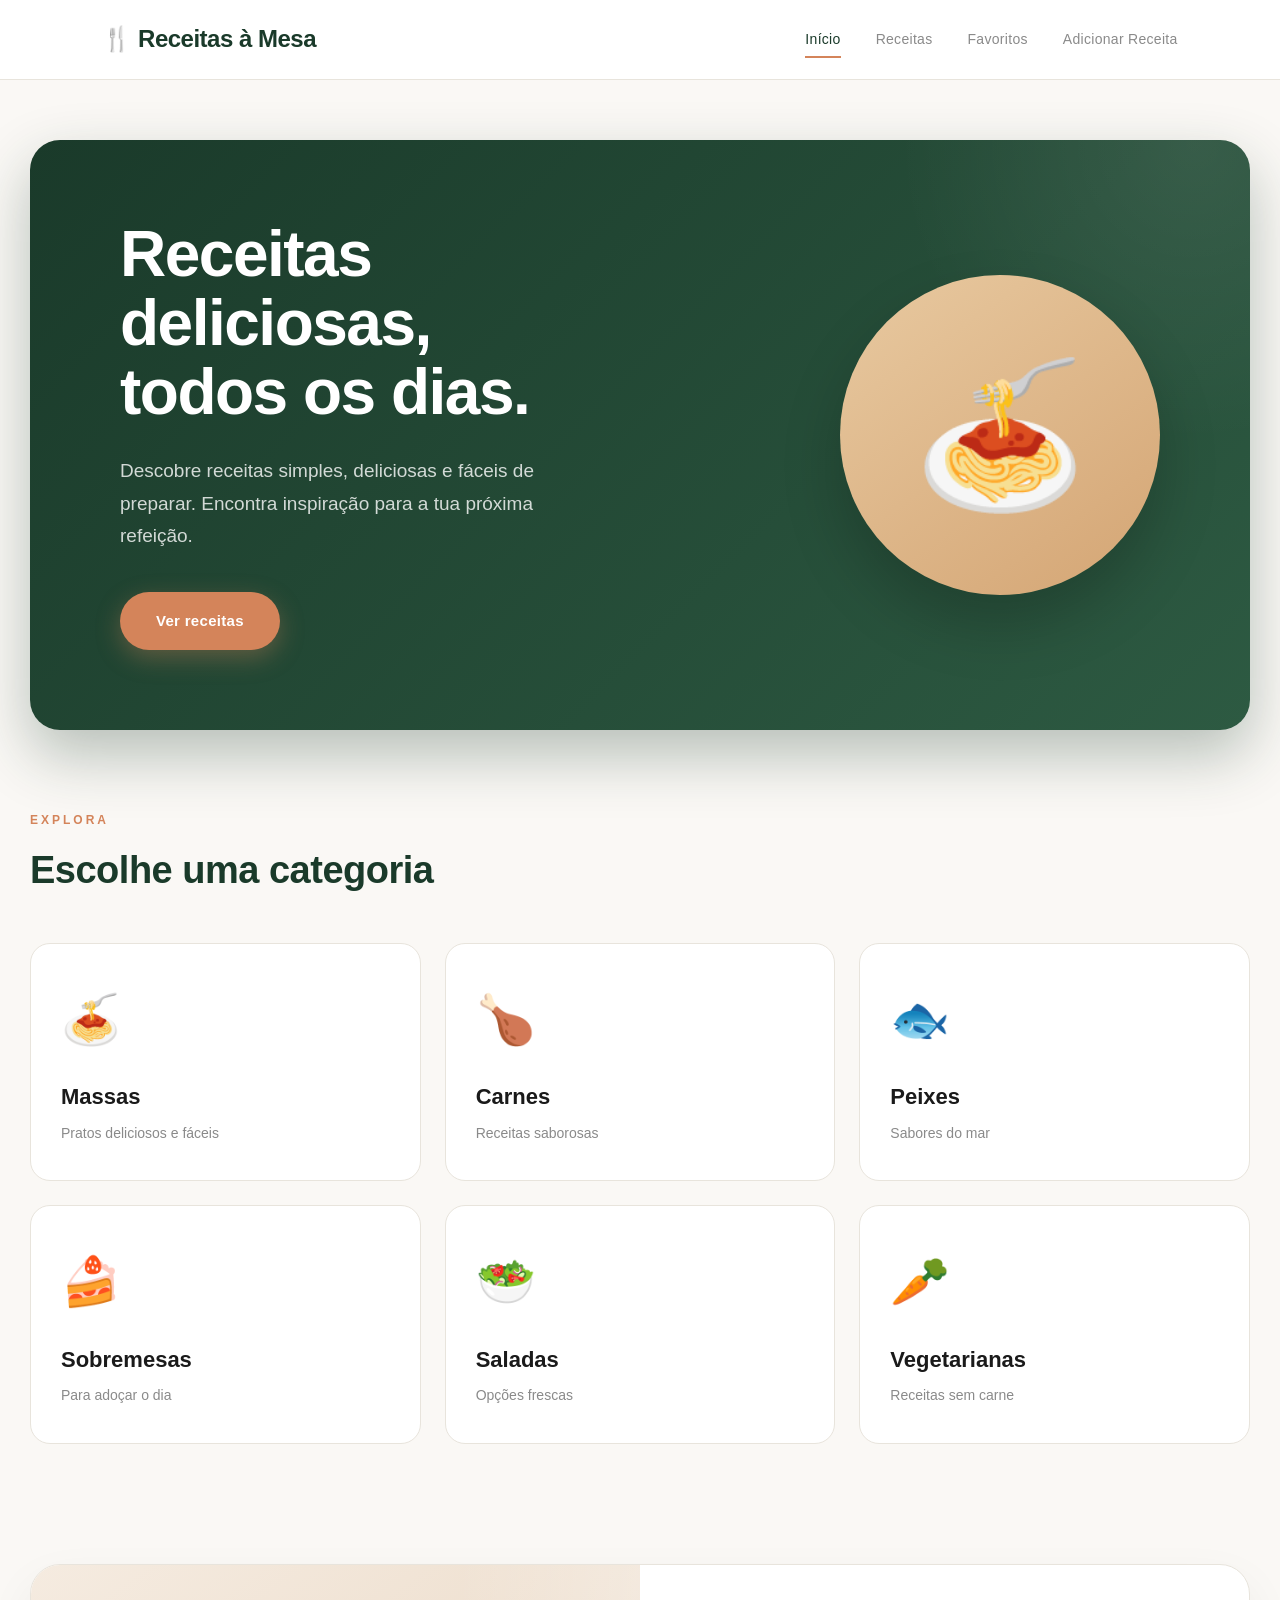
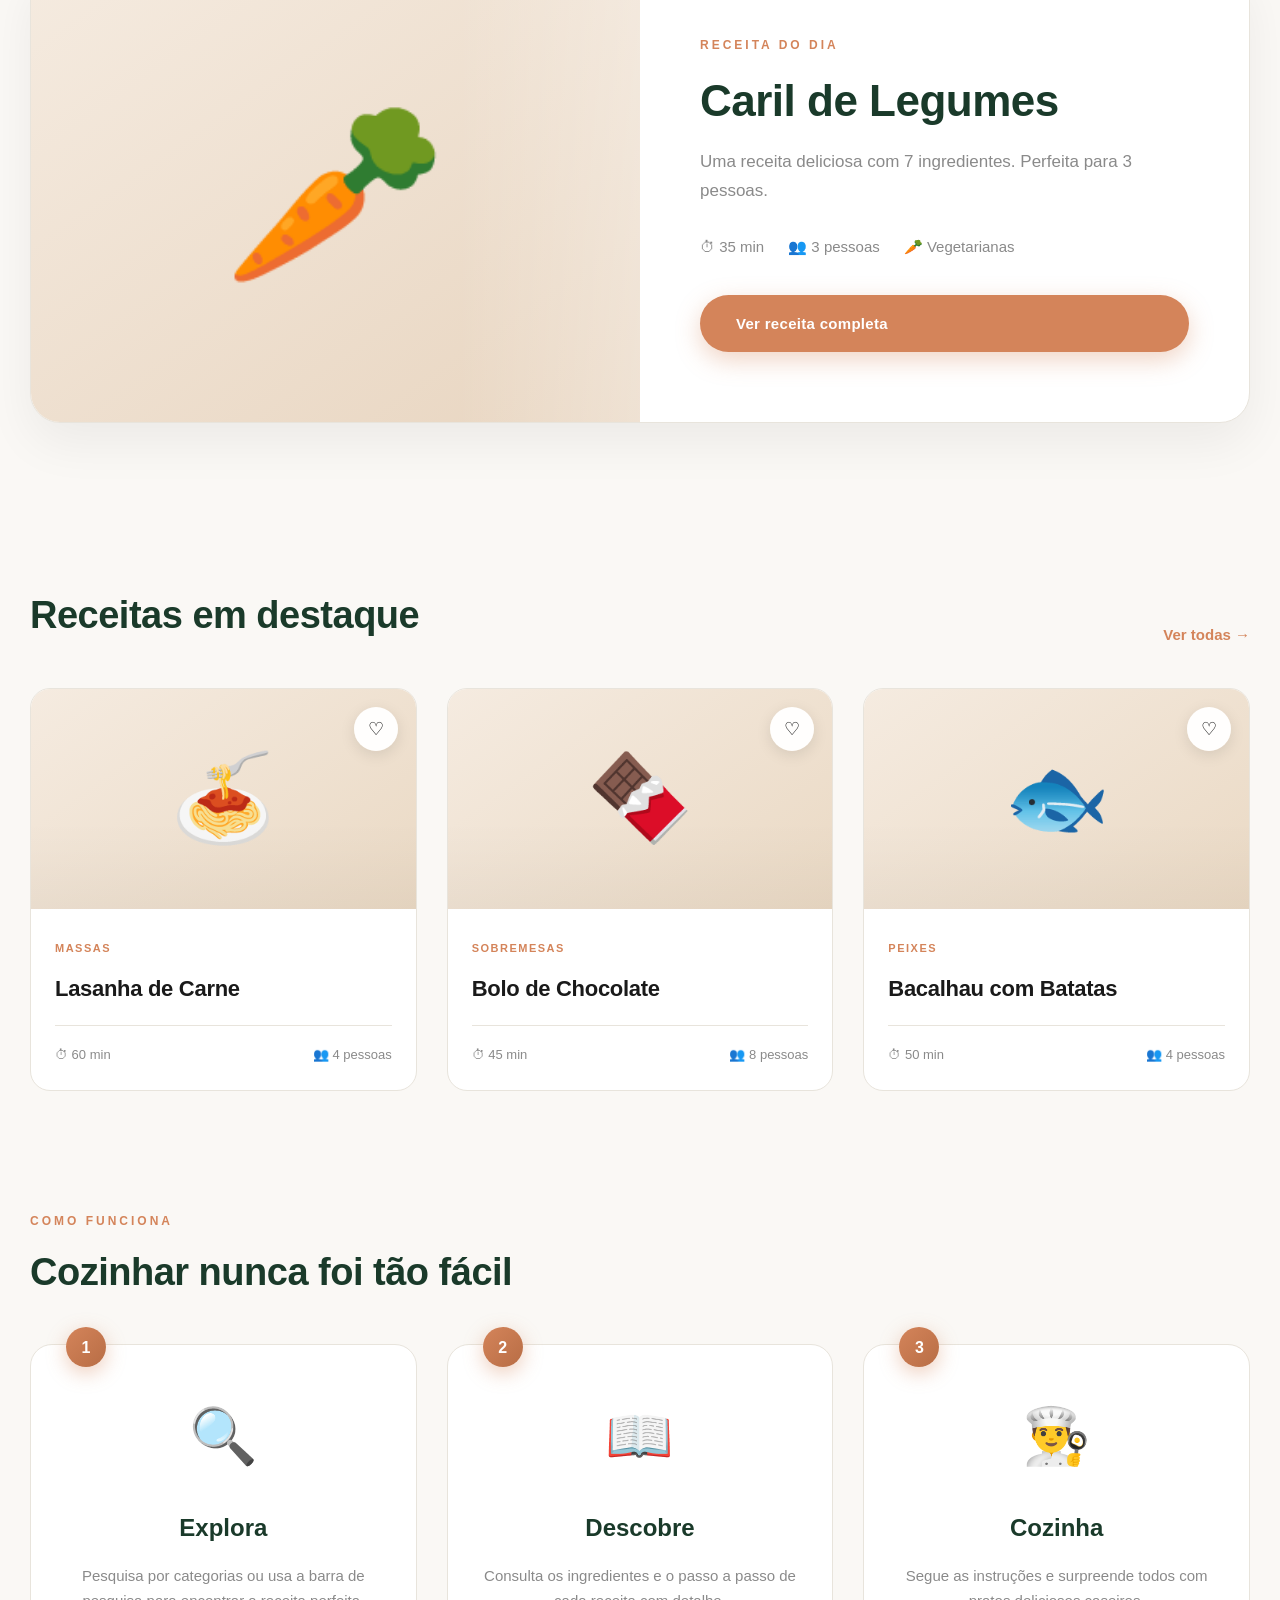
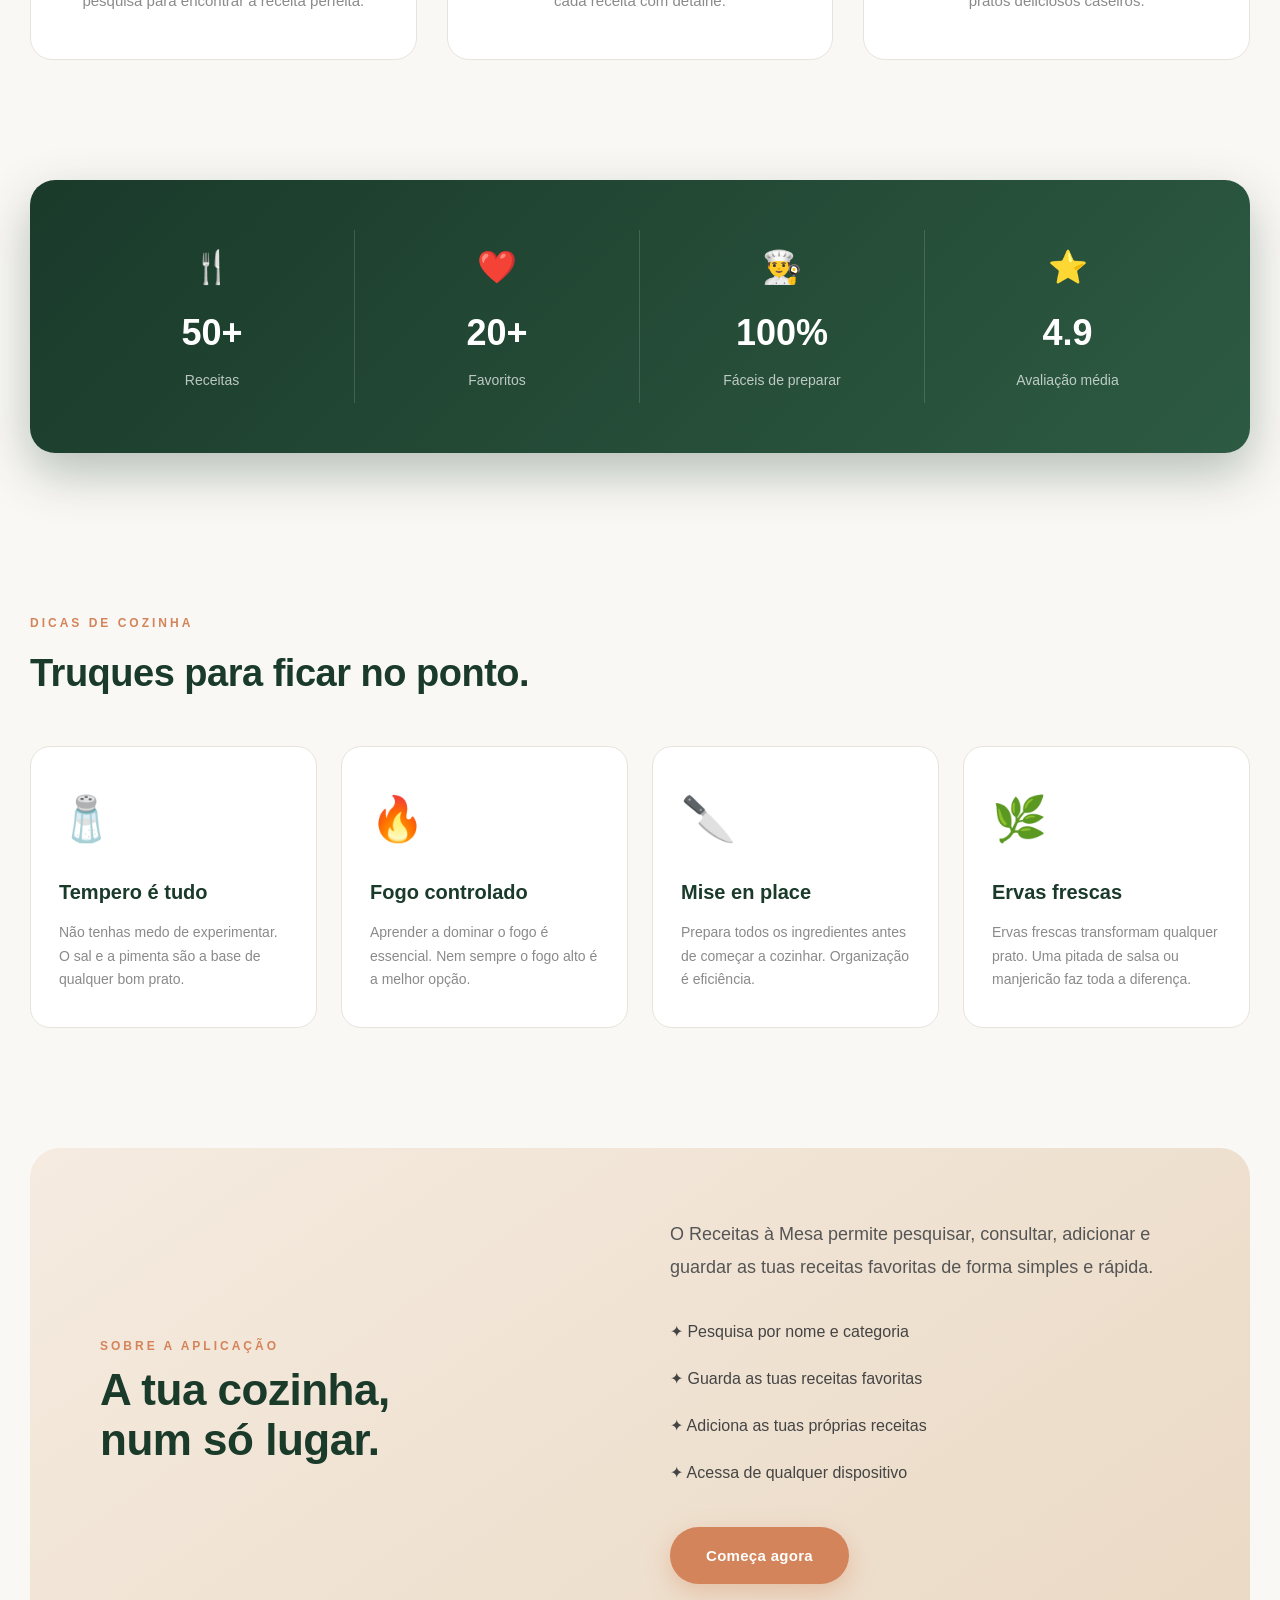
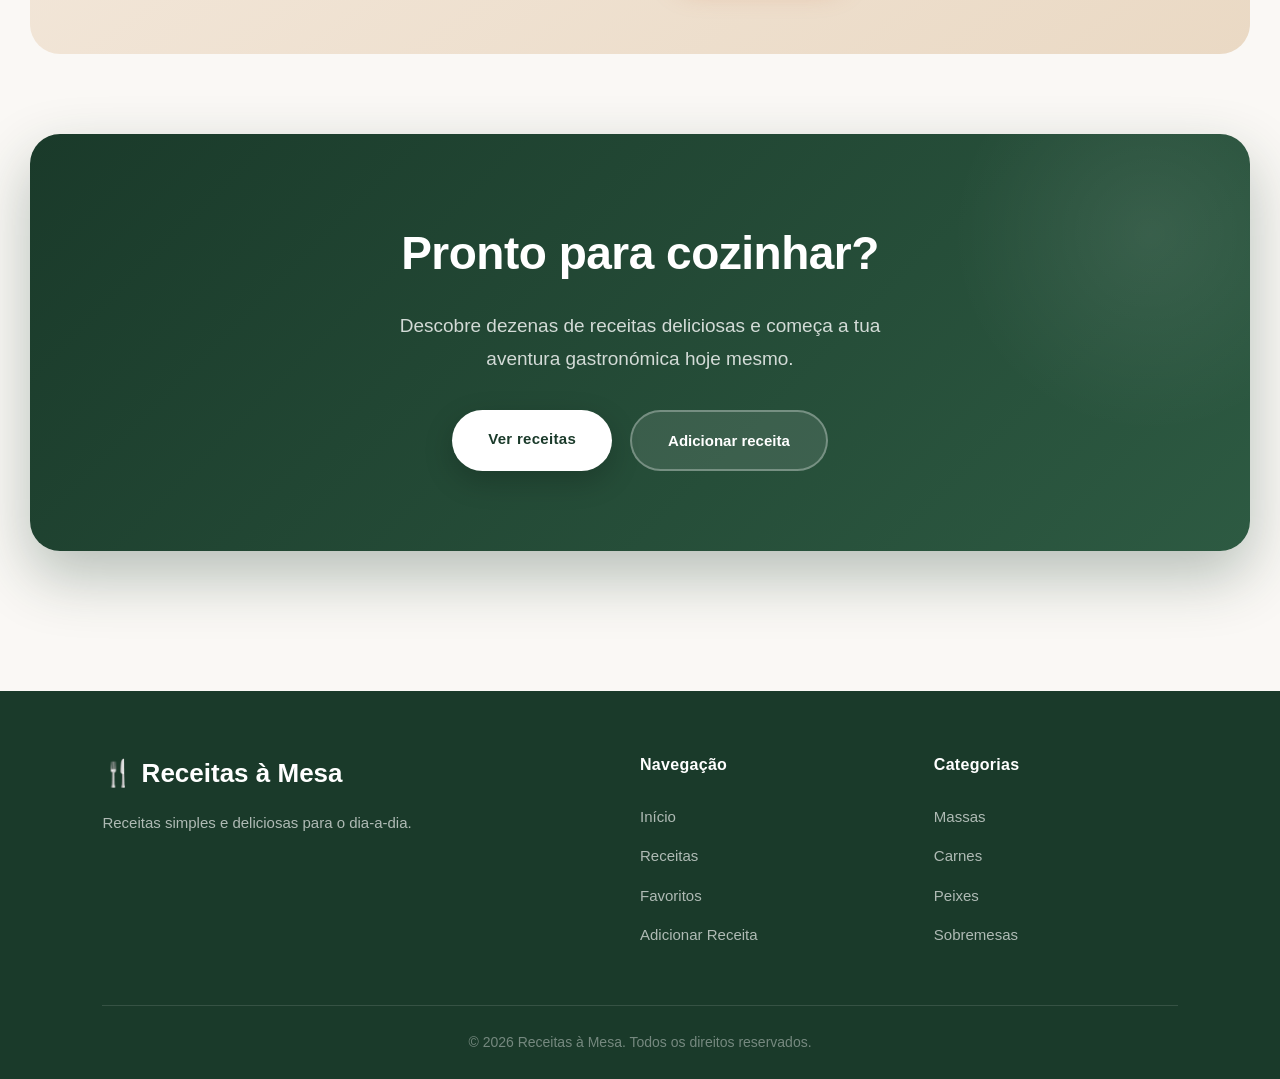
==== index.html @ a3b01660 "Renomeia Index.html para index.html (GitHub Pages)" ====
<!DOCTYPE html>
<html lang="pt">
<head>
    <meta charset="UTF-8">
    <meta name="viewport" content="width=device-width, initial-scale=1.0">
    <title>Receitas à Mesa</title>
    <link rel="stylesheet" href="style.css">
</head>

<body>

<header>
    <div class="logo">🍴 Receitas à Mesa</div>

    <nav>
        <a href="index.html" class="ativo">Início</a>
        <a href="receitas.html">Receitas</a>
        <a href="favoritos.html">Favoritos</a>
        <a href="adicionar.html">Adicionar Receita</a>
    </nav>
</header>

<main>

    <section class="hero">
        <div class="hero-texto">
            <h1>Receitas deliciosas,<br>todos os dias.</h1>

            <p>
                Descobre receitas simples, deliciosas e fáceis de preparar.
                Encontra inspiração para a tua próxima refeição.
            </p>

            <a href="receitas.html" class="botao">
                Ver receitas
            </a>
        </div>

        <div class="hero-imagem">
            🍝
        </div>
    </section>

    <section class="categorias-home">

        <div class="titulo-secao">
            <div>
                <span class="pequeno-titulo">EXPLORA</span>
                <h2>Escolhe uma categoria</h2>
            </div>
        </div>

        <div class="categorias-home-grid">

            <a href="receitas.html" class="categoria-card">
                <div class="categoria-icon">🍝</div>
                <h3>Massas</h3>
                <p>Pratos deliciosos e fáceis</p>
            </a>

            <a href="receitas.html" class="categoria-card">
                <div class="categoria-icon">🍗</div>
                <h3>Carnes</h3>
                <p>Receitas saborosas</p>
            </a>

            <a href="receitas.html" class="categoria-card">
                <div class="categoria-icon">🐟</div>
                <h3>Peixes</h3>
                <p>Sabores do mar</p>
            </a>

            <a href="receitas.html" class="categoria-card">
                <div class="categoria-icon">🍰</div>
                <h3>Sobremesas</h3>
                <p>Para adoçar o dia</p>
            </a>

            <a href="receitas.html" class="categoria-card">
                <div class="categoria-icon">🥗</div>
                <h3>Saladas</h3>
                <p>Opções frescas</p>
            </a>

            <a href="receitas.html" class="categoria-card">
                <div class="categoria-icon">🥕</div>
                <h3>Vegetarianas</h3>
                <p>Receitas sem carne</p>
            </a>

        </div>
    </section>

    <section class="receita-dia">
        <div class="receita-dia-imagem">
            🍳
        </div>
        <div class="receita-dia-conteudo">
            <span class="pequeno-titulo">RECEITA DO DIA</span>
            <h2 id="receitaDiaNome">Lasanha de Carne</h2>
            <p id="receitaDiaDescricao">Uma lasanha clássica com camadas de massa, carne picada temperada e queijo derretido. Perfeita para reunir a família à mesa.</p>
            <div class="receita-dia-info">
                <span id="receitaDiaTempo">⏱ 60 min</span>
                <span id="receitaDiaPessoas">👥 4 pessoas</span>
                <span id="receitaDiaCategoria">🍝 Massas</span>
            </div>
            <a id="receitaDiaLink" href="receita.html?id=1" class="botao">Ver receita completa</a>
        </div>
    </section>

    <section class="secao">
        <div class="titulo-secao">
            <h2>Receitas em destaque</h2>
            <a href="receitas.html">Ver todas →</a>
        </div>

        <div id="receitasDestaque" class="grid-receitas"></div>
    </section>

    <section class="como-funciona">
        <div class="titulo-secao">
            <div>
                <span class="pequeno-titulo">COMO FUNCIONA</span>
                <h2>Cozinhar nunca foi tão fácil</h2>
            </div>
        </div>

        <div class="como-funciona-grid">

            <div class="passo-card">
                <div class="passo-numero">1</div>
                <div class="passo-icono">🔍</div>
                <h3>Explora</h3>
                <p>Pesquisa por categorias ou usa a barra de pesquisa para encontrar a receita perfeita.</p>
            </div>

            <div class="passo-card">
                <div class="passo-numero">2</div>
                <div class="passo-icono">📖</div>
                <h3>Descobre</h3>
                <p>Consulta os ingredientes e o passo a passo de cada receita com detalhe.</p>
            </div>

            <div class="passo-card">
                <div class="passo-numero">3</div>
                <div class="passo-icono">👨‍🍳</div>
                <h3>Cozinha</h3>
                <p>Segue as instruções e surpreende todos com pratos deliciosos caseiros.</p>
            </div>

        </div>
    </section>

    <section class="estatisticas">
        <div class="estatistica">
            <span>🍴</span>
            <strong>50+</strong>
            <p>Receitas</p>
        </div>
        <div class="estatistica">
            <span>❤️</span>
            <strong>20+</strong>
            <p>Favoritos</p>
        </div>
        <div class="estatistica">
            <span>👨‍🍳</span>
            <strong>100%</strong>
            <p>Fáceis de preparar</p>
        </div>
        <div class="estatistica">
            <span>⭐</span>
            <strong>4.9</strong>
            <p>Avaliação média</p>
        </div>
    </section>

    <section class="dicas-culinarias">
        <div class="titulo-secao">
            <div>
                <span class="pequeno-titulo">DICAS DE COZINHA</span>
                <h2>Truques para ficar no ponto.</h2>
            </div>
        </div>

        <div class="dicas-grid">

            <div class="dica-card">
                <div class="dica-icon">🧂</div>
                <h3>Tempero é tudo</h3>
                <p>Não tenhas medo de experimentar. O sal e a pimenta são a base de qualquer bom prato.</p>
            </div>

            <div class="dica-card">
                <div class="dica-icon">🔥</div>
                <h3>Fogo controlado</h3>
                <p>Aprender a dominar o fogo é essencial. Nem sempre o fogo alto é a melhor opção.</p>
            </div>

            <div class="dica-card">
                <div class="dica-icon">🔪</div>
                <h3>Mise en place</h3>
                <p>Prepara todos os ingredientes antes de começar a cozinhar. Organização é eficiência.</p>
            </div>

            <div class="dica-card">
                <div class="dica-icon">🌿</div>
                <h3>Ervas frescas</h3>
                <p>Ervas frescas transformam qualquer prato. Uma pitada de salsa ou manjericão faz toda a diferença.</p>
            </div>

        </div>
    </section>

    <section class="sobre">
        <div>
            <span class="pequeno-titulo">SOBRE A APLICAÇÃO</span>
            <h2>A tua cozinha,<br>num só lugar.</h2>
        </div>

        <div class="sobre-conteudo">
            <p>
                O Receitas à Mesa permite pesquisar, consultar, adicionar
                e guardar as tuas receitas favoritas de forma simples e rápida.
            </p>
            <ul class="sobre-lista">
                <li>✦ Pesquisa por nome e categoria</li>
                <li>✦ Guarda as tuas receitas favoritas</li>
                <li>✦ Adiciona as tuas próprias receitas</li>
                <li>✦ Acessa de qualquer dispositivo</li>
            </ul>
            <a href="receitas.html" class="botao">Começa agora</a>
        </div>
    </section>

    <section class="cta-final">
        <div class="cta-conteudo">
            <h2>Pronto para cozinhar?</h2>
            <p>Descobre dezenas de receitas deliciosas e começa a tua aventura gastronómica hoje mesmo.</p>
            <div class="cta-botoes">
                <a href="receitas.html" class="botao">Ver receitas</a>
                <a href="adicionar.html" class="botao-secundario">Adicionar receita</a>
            </div>
        </div>
    </section>

</main>

<footer>
    <div class="footer-conteudo">
        <div class="footer-coluna">
            <div class="footer-logo">🍴 Receitas à Mesa</div>
            <p>Receitas simples e deliciosas para o dia-a-dia.</p>
        </div>
        <div class="footer-coluna">
            <h4>Navegação</h4>
            <a href="index.html">Início</a>
            <a href="receitas.html">Receitas</a>
            <a href="favoritos.html">Favoritos</a>
            <a href="adicionar.html">Adicionar Receita</a>
        </div>
        <div class="footer-coluna">
            <h4>Categorias</h4>
            <a href="receitas.html">Massas</a>
            <a href="receitas.html">Carnes</a>
            <a href="receitas.html">Peixes</a>
            <a href="receitas.html">Sobremesas</a>
        </div>
    </div>
    <div class="footer-bottom">
        <p>© 2026 Receitas à Mesa. Todos os direitos reservados.</p>
    </div>
</footer>

<script src="script.js"></script>

</body>
</html>
---- style.css ----
/* ========================================
   RECEITAS À MESA — Design Chique
   ======================================== */

* {
    margin: 0;
    padding: 0;
    box-sizing: border-box;
}

:root {
    --verde: #1a3a2a;
    --verde-medio: #2d5a42;
    --verde-claro: #3d7a5a;
    --creme: #faf8f5;
    --creme-escuro: #f0ece4;
    --branco: #ffffff;
    --laranja: #d4845a;
    --laranja-escuro: #b86d45;
    --cinzento: #8a8a8a;
    --cinzento-claro: #b5b5b5;
    --preto: #1a1a1a;
    --borda: #e8e4dc;
    --sombra: rgba(0, 0, 0, 0.06);
    --sombra-forte: rgba(0, 0, 0, 0.12);
}

html {
    scroll-behavior: smooth;
}

body {
    font-family: 'Segoe UI', -apple-system, BlinkMacSystemFont, sans-serif;
    background: var(--creme);
    color: var(--preto);
    line-height: 1.7;
    -webkit-font-smoothing: antialiased;
    -moz-osx-font-smoothing: grayscale;
}

::selection {
    background: var(--laranja);
    color: white;
}

/* ========================================
   HEADER
   ======================================== */

header {
    background: rgba(255, 255, 255, 0.95);
    backdrop-filter: blur(20px);
    -webkit-backdrop-filter: blur(20px);
    min-height: 80px;
    padding: 0 8%;
    display: flex;
    align-items: center;
    justify-content: space-between;
    border-bottom: 1px solid var(--borda);
    position: sticky;
    top: 0;
    z-index: 100;
}

.logo {
    font-size: 24px;
    font-weight: 700;
    color: var(--verde);
    letter-spacing: -0.5px;
}

nav {
    display: flex;
    gap: 35px;
    align-items: center;
}

nav a {
    text-decoration: none;
    color: var(--cinzento);
    font-size: 14px;
    font-weight: 500;
    letter-spacing: 0.3px;
    transition: all 0.3s ease;
    position: relative;
    padding: 5px 0;
}

nav a::after {
    content: '';
    position: absolute;
    bottom: -2px;
    left: 0;
    width: 0;
    height: 2px;
    background: var(--laranja);
    transition: width 0.3s ease;
}

nav a:hover,
nav a.ativo {
    color: var(--verde);
}

nav a:hover::after,
nav a.ativo::after {
    width: 100%;
}

/* ========================================
   MAIN
   ======================================== */

main {
    max-width: 1280px;
    margin: auto;
    padding: 60px 30px;
}

/* ========================================
   HERO
   ======================================== */

.hero {
    min-height: 520px;
    background: linear-gradient(135deg, var(--verde) 0%, var(--verde-medio) 100%);
    border-radius: 30px;
    padding: 80px 90px;
    display: flex;
    align-items: center;
    justify-content: space-between;
    overflow: hidden;
    color: white;
    position: relative;
    box-shadow: 0 25px 60px rgba(26, 58, 42, 0.3);
}

.hero::before {
    content: '';
    position: absolute;
    top: -50%;
    right: -20%;
    width: 600px;
    height: 600px;
    background: radial-gradient(circle, rgba(255,255,255,0.08) 0%, transparent 70%);
    border-radius: 50%;
}

.hero-texto {
    max-width: 560px;
    position: relative;
    z-index: 1;
}

.hero h1 {
    font-size: 64px;
    font-weight: 700;
    line-height: 1.08;
    margin-bottom: 28px;
    letter-spacing: -1.5px;
}

.hero p {
    font-size: 19px;
    color: rgba(255, 255, 255, 0.8);
    margin-bottom: 40px;
    max-width: 480px;
    line-height: 1.7;
}

.hero-imagem {
    width: 320px;
    height: 320px;
    border-radius: 50%;
    background: linear-gradient(145deg, #e8c9a0, #d4a574);
    display: flex;
    justify-content: center;
    align-items: center;
    font-size: 140px;
    position: relative;
    z-index: 1;
    box-shadow: 0 30px 60px rgba(0,0,0,0.2);
    animation: flutuar 5s ease-in-out infinite;
}

@keyframes flutuar {
    0%, 100% { transform: translateY(0) rotate(0deg); }
    50% { transform: translateY(-15px) rotate(2deg); }
}

/* ========================================
   BOTÕES
   ======================================== */

.botao {
    display: inline-block;
    border: none;
    background: var(--laranja);
    color: white;
    text-decoration: none;
    padding: 16px 36px;
    border-radius: 50px;
    cursor: pointer;
    font-size: 15px;
    font-weight: 600;
    letter-spacing: 0.3px;
    transition: all 0.35s ease;
    box-shadow: 0 8px 25px rgba(212, 132, 90, 0.35);
}

.botao:hover {
    background: var(--laranja-escuro);
    transform: translateY(-3px);
    box-shadow: 0 15px 35px rgba(212, 132, 90, 0.45);
}

.botao-secundario {
    display: inline-block;
    background: transparent;
    color: var(--verde);
    text-decoration: none;
    padding: 16px 36px;
    border-radius: 50px;
    border: 2px solid var(--borda);
    cursor: pointer;
    font-size: 15px;
    font-weight: 600;
    transition: all 0.35s ease;
}

.botao-secundario:hover {
    border-color: var(--verde);
    background: var(--verde);
    color: white;
}

/* ========================================
   SECÇÕES
   ======================================== */

.secao {
    padding: 80px 0 40px;
}

.titulo-secao {
    display: flex;
    justify-content: space-between;
    align-items: flex-end;
    margin-bottom: 40px;
}

.titulo-secao h2 {
    font-size: 38px;
    font-weight: 700;
    color: var(--verde);
    letter-spacing: -0.5px;
}

.titulo-secao a {
    color: var(--laranja);
    text-decoration: none;
    font-weight: 600;
    font-size: 15px;
    transition: all 0.3s ease;
}

.titulo-secao a:hover {
    color: var(--laranja-escuro);
}

.pequeno-titulo {
    color: var(--laranja);
    font-size: 12px;
    font-weight: 700;
    letter-spacing: 3px;
    text-transform: uppercase;
    display: block;
    margin-bottom: 8px;
}

/* ========================================
   CARDS
   ======================================== */

.grid-receitas {
    display: grid;
    grid-template-columns: repeat(3, 1fr);
    gap: 30px;
}

.card {
    background: var(--branco);
    border-radius: 20px;
    overflow: hidden;
    border: 1px solid var(--borda);
    transition: all 0.4s cubic-bezier(0.175, 0.885, 0.32, 1.275);
    position: relative;
    animation: aparecer 0.6s ease;
}

@keyframes aparecer {
    from {
        opacity: 0;
        transform: translateY(25px);
    }
    to {
        opacity: 1;
        transform: translateY(0);
    }
}

.card:hover {
    transform: translateY(-10px);
    box-shadow: 0 25px 50px var(--sombra-forte);
    border-color: transparent;
}

.card-imagem {
    height: 220px;
    background: linear-gradient(145deg, #f5ebe0, #ead9c4);
    display: flex;
    align-items: center;
    justify-content: center;
    font-size: 85px;
    transition: all 0.4s ease;
    position: relative;
    overflow: hidden;
}

.card-imagem::after {
    content: '';
    position: absolute;
    inset: 0;
    background: linear-gradient(180deg, transparent 60%, rgba(0,0,0,0.03) 100%);
}

.card:hover .card-imagem {
    transform: scale(1.05);
}

.card-conteudo {
    padding: 24px;
}

.card-categoria {
    color: var(--laranja);
    font-size: 11px;
    font-weight: 700;
    text-transform: uppercase;
    letter-spacing: 1.5px;
}

.card h3 {
    font-size: 22px;
    font-weight: 700;
    margin: 10px 0;
    letter-spacing: -0.3px;
}

.card h3 a {
    color: var(--preto);
    text-decoration: none;
    transition: color 0.3s ease;
}

.card h3 a:hover {
    color: var(--verde);
}

.card-info {
    display: flex;
    justify-content: space-between;
    color: var(--cinzento);
    font-size: 13px;
    margin-top: 18px;
    padding-top: 18px;
    border-top: 1px solid var(--borda);
}

.favorito {
    position: absolute;
    right: 18px;
    top: 18px;
    width: 44px;
    height: 44px;
    border: none;
    border-radius: 50%;
    background: rgba(255, 255, 255, 0.95);
    backdrop-filter: blur(10px);
    font-size: 18px;
    cursor: pointer;
    transition: all 0.3s ease;
    box-shadow: 0 4px 15px rgba(0,0,0,0.1);
}

.favorito:hover {
    transform: scale(1.15);
    box-shadow: 0 6px 20px rgba(0,0,0,0.15);
}

/* ========================================
   CATEGORIAS HOME
   ======================================== */

.categorias-home {
    padding: 80px 0 40px;
}

.categorias-home-grid {
    display: grid;
    grid-template-columns: repeat(3, 1fr);
    gap: 24px;
}

.categoria-card {
    background: var(--branco);
    padding: 35px 30px;
    border-radius: 20px;
    text-decoration: none;
    color: var(--preto);
    border: 1px solid var(--borda);
    transition: all 0.4s cubic-bezier(0.175, 0.885, 0.32, 1.275);
}

.categoria-card:hover {
    transform: translateY(-10px);
    background: linear-gradient(135deg, var(--verde) 0%, var(--verde-medio) 100%);
    color: white;
    box-shadow: 0 20px 40px rgba(26, 58, 42, 0.25);
    border-color: transparent;
}

.categoria-icon {
    font-size: 48px;
    margin-bottom: 18px;
    transition: transform 0.4s ease;
}

.categoria-card:hover .categoria-icon {
    transform: scale(1.15) rotate(-5deg);
}

.categoria-card h3 {
    font-size: 22px;
    font-weight: 700;
    margin-bottom: 6px;
}

.categoria-card p {
    color: var(--cinzento);
    font-size: 14px;
    transition: color 0.3s ease;
}

.categoria-card:hover p {
    color: rgba(255,255,255,0.8);
}

/* ========================================
   RECEITA DO DIA
   ======================================== */

.receita-dia {
    margin: 80px 0;
    background: var(--branco);
    border-radius: 30px;
    overflow: hidden;
    display: grid;
    grid-template-columns: 1fr 1fr;
    border: 1px solid var(--borda);
    box-shadow: 0 20px 50px var(--sombra);
}

.receita-dia-imagem {
    min-height: 450px;
    background: linear-gradient(145deg, #f5ebe0, #e8d5c0);
    display: flex;
    justify-content: center;
    align-items: center;
    font-size: 180px;
    position: relative;
}

.receita-dia-imagem::after {
    content: '';
    position: absolute;
    inset: 0;
    background: linear-gradient(90deg, transparent 70%, rgba(255,255,255,0.3) 100%);
}

.receita-dia-conteudo {
    padding: 70px 60px;
    display: flex;
    flex-direction: column;
    justify-content: center;
}

.receita-dia-conteudo h2 {
    font-size: 44px;
    font-weight: 700;
    color: var(--verde);
    margin: 12px 0 22px;
    letter-spacing: -0.5px;
    line-height: 1.15;
}

.receita-dia-conteudo p {
    color: var(--cinzento);
    font-size: 17px;
    margin-bottom: 28px;
    line-height: 1.7;
}

.receita-dia-info {
    display: flex;
    gap: 24px;
    margin-bottom: 35px;
    color: var(--cinzento);
    flex-wrap: wrap;
    font-size: 15px;
}

.receita-dia-info span {
    display: flex;
    align-items: center;
    gap: 6px;
}

/* ========================================
   ESTATÍSTICAS
   ======================================== */

.estatisticas {
    margin: 80px 0;
    background: linear-gradient(135deg, var(--verde) 0%, var(--verde-medio) 100%);
    color: white;
    border-radius: 25px;
    padding: 50px 40px;
    display: grid;
    grid-template-columns: repeat(4, 1fr);
    text-align: center;
    box-shadow: 0 20px 50px rgba(26, 58, 42, 0.3);
}

.estatistica {
    border-right: 1px solid rgba(255,255,255,0.15);
    padding: 10px 0;
}

.estatistica:last-child {
    border-right: none;
}

.estatistica span {
    display: block;
    font-size: 32px;
    margin-bottom: 8px;
}

.estatistica strong {
    display: block;
    font-size: 36px;
    font-weight: 700;
    margin-bottom: 6px;
}

.estatistica p {
    color: rgba(255,255,255,0.7);
    font-size: 14px;
}

/* ========================================
   COMO FUNCIONA
   ======================================== */

.como-funciona {
    padding: 80px 0 40px;
}

.como-funciona-grid {
    display: grid;
    grid-template-columns: repeat(3, 1fr);
    gap: 30px;
}

.passo-card {
    background: var(--branco);
    padding: 45px 35px;
    border-radius: 22px;
    text-align: center;
    border: 1px solid var(--borda);
    position: relative;
    transition: all 0.4s cubic-bezier(0.175, 0.885, 0.32, 1.275);
}

.passo-card:hover {
    transform: translateY(-10px);
    box-shadow: 0 20px 45px var(--sombra-forte);
    border-color: transparent;
}

.passo-numero {
    position: absolute;
    top: -18px;
    left: 35px;
    width: 40px;
    height: 40px;
    background: linear-gradient(135deg, var(--laranja), var(--laranja-escuro));
    color: white;
    border-radius: 50%;
    display: flex;
    align-items: center;
    justify-content: center;
    font-weight: 700;
    font-size: 16px;
    box-shadow: 0 6px 20px rgba(212, 132, 90, 0.4);
}

.passo-icono {
    font-size: 55px;
    margin-bottom: 24px;
    transition: transform 0.4s ease;
}

.passo-card:hover .passo-icono {
    transform: scale(1.15);
}

.passo-card h3 {
    font-size: 24px;
    font-weight: 700;
    color: var(--verde);
    margin-bottom: 14px;
}

.passo-card p {
    color: var(--cinzento);
    font-size: 15px;
    line-height: 1.7;
}

/* ========================================
   DICAS CULINÁRIAS
   ======================================== */

.dicas-culinarias {
    padding: 80px 0 40px;
}

.dicas-grid {
    display: grid;
    grid-template-columns: repeat(4, 1fr);
    gap: 24px;
}

.dica-card {
    background: var(--branco);
    padding: 35px 28px;
    border-radius: 20px;
    border: 1px solid var(--borda);
    transition: all 0.4s cubic-bezier(0.175, 0.885, 0.32, 1.275);
}

.dica-card:hover {
    transform: translateY(-8px);
    box-shadow: 0 18px 40px var(--sombra-forte);
    border-color: var(--verde-claro);
}

.dica-icon {
    font-size: 44px;
    margin-bottom: 18px;
    transition: transform 0.4s ease;
}

.dica-card:hover .dica-icon {
    transform: scale(1.2) rotate(-8deg);
}

.dica-card h3 {
    font-size: 20px;
    font-weight: 700;
    color: var(--verde);
    margin-bottom: 12px;
}

.dica-card p {
    color: var(--cinzento);
    font-size: 14px;
    line-height: 1.7;
}

/* ========================================
   SOBRE
   ======================================== */

.sobre {
    margin-top: 80px;
    padding: 70px;
    background: linear-gradient(145deg, #f5ebe0, #ead9c4);
    border-radius: 30px;
    display: grid;
    grid-template-columns: 1fr 1fr;
    gap: 60px;
    align-items: center;
}

.sobre h2 {
    font-size: 44px;
    font-weight: 700;
    color: var(--verde);
    letter-spacing: -0.5px;
    line-height: 1.15;
}

.sobre p {
    font-size: 18px;
    color: #555;
    line-height: 1.8;
}

.sobre-lista {
    list-style: none;
    margin: 25px 0 30px;
}

.sobre-lista li {
    padding: 10px 0;
    color: #444;
    font-size: 16px;
    display: flex;
    align-items: center;
    gap: 10px;
}

/* ========================================
   CTA FINAL
   ======================================== */

.cta-final {
    margin: 80px 0 0;
    background: linear-gradient(135deg, var(--verde) 0%, var(--verde-medio) 100%);
    border-radius: 30px;
    padding: 80px 60px;
    text-align: center;
    color: white;
    position: relative;
    overflow: hidden;
    box-shadow: 0 25px 60px rgba(26, 58, 42, 0.3);
}

.cta-final::before {
    content: '';
    position: absolute;
    top: -100px;
    right: -100px;
    width: 400px;
    height: 400px;
    background: radial-gradient(circle, rgba(255,255,255,0.08) 0%, transparent 70%);
    border-radius: 50%;
}

.cta-conteudo {
    position: relative;
    z-index: 1;
}

.cta-conteudo h2 {
    font-size: 46px;
    font-weight: 700;
    margin-bottom: 18px;
    letter-spacing: -0.5px;
}

.cta-conteudo p {
    font-size: 19px;
    color: rgba(255,255,255,0.8);
    margin-bottom: 35px;
    max-width: 520px;
    margin-left: auto;
    margin-right: auto;
    line-height: 1.7;
}

.cta-botoes {
    display: flex;
    gap: 18px;
    justify-content: center;
    flex-wrap: wrap;
}

.cta-final .botao {
    background: white;
    color: var(--verde);
    box-shadow: 0 10px 30px rgba(0,0,0,0.2);
}

.cta-final .botao:hover {
    background: var(--creme);
    transform: translateY(-4px);
    box-shadow: 0 18px 40px rgba(0,0,0,0.25);
}

.cta-final .botao-secundario {
    background: rgba(255,255,255,0.1);
    color: white;
    border-color: rgba(255,255,255,0.3);
}

.cta-final .botao-secundario:hover {
    background: rgba(255,255,255,0.2);
    border-color: white;
}

/* ========================================
   PÁGINAS
   ======================================== */

.pagina-topo {
    margin-bottom: 50px;
}

.pagina-topo h1 {
    font-size: 52px;
    font-weight: 700;
    color: var(--verde);
    margin: 10px 0;
    letter-spacing: -0.5px;
}

.pagina-topo p {
    color: var(--cinzento);
    font-size: 17px;
}

/* ========================================
   PESQUISA
   ======================================== */

.filtros {
    margin-bottom: 45px;
}

.pesquisa {
    background: var(--branco);
    border: 2px solid var(--borda);
    border-radius: 16px;
    padding: 0 22px;
    height: 60px;
    display: flex;
    align-items: center;
    gap: 12px;
    margin-bottom: 22px;
    transition: all 0.3s ease;
}

.pesquisa:focus-within {
    border-color: var(--verde);
    box-shadow: 0 8px 25px var(--sombra);
}

.pesquisa input {
    width: 100%;
    height: 100%;
    border: none;
    outline: none;
    font-size: 16px;
    background: transparent;
    color: var(--preto);
}

.categorias {
    display: flex;
    gap: 10px;
    flex-wrap: wrap;
}

.filtro {
    border: 2px solid var(--borda);
    background: var(--branco);
    padding: 10px 22px;
    border-radius: 50px;
    cursor: pointer;
    font-size: 14px;
    font-weight: 500;
    transition: all 0.3s ease;
}

.filtro:hover,
.filtro.ativo {
    background: var(--verde);
    color: white;
    border-color: var(--verde);
    box-shadow: 0 6px 20px rgba(26, 58, 42, 0.3);
}

/* ========================================
   RECEITA DETALHES
   ======================================== */

.receita-detalhes {
    background: var(--branco);
    border-radius: 25px;
    overflow: hidden;
    box-shadow: 0 15px 40px var(--sombra);
}

.receita-capa {
    min-height: 400px;
    background: linear-gradient(145deg, #f5ebe0, #ead9c4);
    display: flex;
    justify-content: center;
    align-items: center;
    font-size: 170px;
    position: relative;
}

.receita-capa::after {
    content: '';
    position: absolute;
    bottom: 0;
    left: 0;
    right: 0;
    height: 100px;
    background: linear-gradient(transparent, rgba(255,255,255,0.5));
}

.receita-conteudo {
    padding: 50px;
}

.receita-conteudo h1 {
    font-size: 52px;
    font-weight: 700;
    color: var(--verde);
    margin: 12px 0;
    letter-spacing: -0.5px;
}

.receita-meta {
    display: flex;
    gap: 30px;
    color: var(--cinzento);
    margin: 25px 0 45px;
    font-size: 16px;
}

.receita-corpo {
    display: grid;
    grid-template-columns: 1fr 2fr;
    gap: 70px;
}

.receita-corpo h2 {
    font-size: 26px;
    font-weight: 700;
    color: var(--verde);
    margin-bottom: 20px;
}

.ingredientes {
    list-style: none;
}

.ingredientes li {
    padding: 12px 0;
    border-bottom: 1px solid var(--borda);
    font-size: 16px;
    color: #444;
}

.ingredientes li:last-child {
    border-bottom: none;
}

.preparacao p {
    margin-bottom: 18px;
    font-size: 16px;
    line-height: 1.8;
    color: #444;
}

/* ========================================
   FORMULÁRIO
   ======================================== */

.formulario-container {
    background: var(--branco);
    border-radius: 25px;
    padding: 50px;
    max-width: 900px;
    margin: auto;
    box-shadow: 0 15px 40px var(--sombra);
}

.campo {
    margin-bottom: 30px;
}

.campo label {
    display: block;
    font-weight: 600;
    margin-bottom: 10px;
    color: var(--preto);
    font-size: 15px;
}

.campo input,
.campo select,
.campo textarea {
    width: 100%;
    border: 2px solid var(--borda);
    border-radius: 14px;
    padding: 16px 18px;
    font-size: 16px;
    font-family: inherit;
    outline: none;
    transition: all 0.3s ease;
    background: var(--creme);
}

.campo input:focus,
.campo select:focus,
.campo textarea:focus {
    border-color: var(--verde);
    background: var(--branco);
    box-shadow: 0 6px 20px var(--sombra);
}

.campo textarea {
    resize: vertical;
    min-height: 120px;
}

.linha {
    display: grid;
    grid-template-columns: 2fr 1fr 1fr;
    gap: 22px;
}

.botoes-formulario {
    display: flex;
    justify-content: flex-end;
    gap: 16px;
    margin-top: 10px;
}

/* ========================================
   ESTADOS VAZIOS
   ======================================== */

.sem-resultados {
    display: none;
    text-align: center;
    padding: 60px;
    color: var(--cinzento);
}

.mensagem-vazia {
    text-align: center;
    background: var(--branco);
    padding: 80px 30px;
    border-radius: 25px;
    box-shadow: 0 10px 30px var(--sombra);
}

.mensagem-vazia div {
    font-size: 70px;
    margin-bottom: 10px;
}

.mensagem-vazia h2 {
    margin: 15px 0;
    font-size: 28px;
    font-weight: 700;
    color: var(--verde);
}

.mensagem-vazia p {
    color: var(--cinzento);
    margin-bottom: 30px;
    font-size: 17px;
}

/* ========================================
   FOOTER
   ======================================== */

footer {
    background: var(--verde);
    color: white;
    padding: 60px 8% 0;
    margin-top: 80px;
}

.footer-conteudo {
    display: grid;
    grid-template-columns: 2fr 1fr 1fr;
    gap: 50px;
    padding-bottom: 50px;
    border-bottom: 1px solid rgba(255,255,255,0.12);
}

.footer-logo {
    font-size: 26px;
    font-weight: 700;
    margin-bottom: 14px;
}

.footer-coluna p {
    color: rgba(255,255,255,0.65);
    font-size: 15px;
    line-height: 1.7;
}

.footer-coluna h4 {
    font-size: 16px;
    font-weight: 700;
    margin-bottom: 18px;
    letter-spacing: 0.3px;
}

.footer-coluna a {
    display: block;
    color: rgba(255,255,255,0.65);
    text-decoration: none;
    font-size: 15px;
    padding: 7px 0;
    transition: all 0.3s ease;
}

.footer-coluna a:hover {
    color: white;
    padding-left: 5px;
}

.footer-bottom {
    text-align: center;
    padding: 25px 0;
    color: rgba(255,255,255,0.4);
    font-size: 14px;
}

/* ========================================
   RESPONSIVO — TABLET
   ======================================== */

@media (max-width: 1024px) {

    main {
        padding: 50px 25px;
    }

    .hero {
        padding: 60px 50px;
        min-height: 450px;
    }

    .hero h1 {
        font-size: 52px;
    }

    .hero-imagem {
        width: 260px;
        height: 260px;
        font-size: 110px;
    }

    .dicas-grid {
        grid-template-columns: repeat(2, 1fr);
    }

    .footer-conteudo {
        grid-template-columns: 1fr 1fr;
        gap: 40px;
    }

    .footer-coluna:first-child {
        grid-column: 1 / -1;
    }
}

/* ========================================
   RESPONSIVO — MOBILE
   ======================================== */

@media (max-width: 900px) {

    header {
        flex-direction: column;
        padding: 20px 25px;
        gap: 15px;
    }

    nav {
        gap: 20px;
        flex-wrap: wrap;
        justify-content: center;
    }

    .hero {
        padding: 50px 35px;
        flex-direction: column;
        text-align: center;
        gap: 40px;
        min-height: auto;
    }

    .hero h1 {
        font-size: 44px;
    }

    .hero p {
        margin-left: auto;
        margin-right: auto;
    }

    .hero-imagem {
        width: 200px;
        height: 200px;
        font-size: 90px;
    }

    .grid-receitas {
        grid-template-columns: repeat(2, 1fr);
    }

    .categorias-home-grid {
        grid-template-columns: repeat(2, 1fr);
    }

    .como-funciona-grid {
        grid-template-columns: repeat(2, 1fr);
    }

    .estatisticas {
        grid-template-columns: repeat(2, 1fr);
        gap: 35px;
    }

    .estatistica:nth-child(2) {
        border-right: none;
    }

    .receita-dia {
        grid-template-columns: 1fr;
    }

    .receita-dia-imagem {
        min-height: 300px;
        font-size: 120px;
    }

    .receita-dia-conteudo {
        padding: 45px 40px;
    }

    .receita-corpo {
        grid-template-columns: 1fr;
        gap: 40px;
    }

    .sobre {
        grid-template-columns: 1fr;
        padding: 50px 40px;
    }

    .titulo-secao {
        flex-direction: column;
        align-items: flex-start;
        gap: 10px;
    }
}

@media (max-width: 600px) {

    main {
        padding: 35px 18px;
    }

    header {
        padding: 18px 20px;
    }

    .logo {
        font-size: 20px;
    }

    nav a {
        font-size: 13px;
    }

    .hero {
        padding: 40px 28px;
        border-radius: 22px;
    }

    .hero h1 {
        font-size: 34px;
    }

    .hero p {
        font-size: 16px;
    }

    .hero-imagem {
        width: 160px;
        height: 160px;
        font-size: 70px;
    }

    .grid-receitas {
        grid-template-columns: 1fr;
        gap: 22px;
    }

    .categorias-home-grid {
        grid-template-columns: 1fr;
    }

    .como-funciona-grid {
        grid-template-columns: 1fr;
    }

    .dicas-grid {
        grid-template-columns: 1fr;
    }

    .estatisticas {
        grid-template-columns: 1fr;
        padding: 35px 25px;
        border-radius: 20px;
    }

    .estatistica {
        border-right: none;
        border-bottom: 1px solid rgba(255,255,255,0.15);
        padding-bottom: 22px;
    }

    .estatistica:last-child {
        border-bottom: none;
    }

    .estatistica strong {
        font-size: 30px;
    }

    .receita-dia {
        border-radius: 22px;
        margin: 60px 0;
    }

    .receita-dia-imagem {
        min-height: 220px;
        font-size: 90px;
    }

    .receita-dia-conteudo {
        padding: 35px 28px;
    }

    .receita-dia-conteudo h2 {
        font-size: 32px;
    }

    .receita-dia-info {
        flex-direction: column;
        gap: 10px;
    }

    .sobre {
        padding: 40px 28px;
        margin-top: 60px;
        border-radius: 22px;
    }

    .sobre h2 {
        font-size: 34px;
    }

    .sobre p {
        font-size: 16px;
    }

    .cta-final {
        padding: 50px 28px;
        border-radius: 22px;
    }

    .cta-conteudo h2 {
        font-size: 34px;
    }

    .cta-conteudo p {
        font-size: 16px;
    }

    .pagina-topo h1 {
        font-size: 38px;
    }

    .linha {
        grid-template-columns: 1fr;
        gap: 0;
    }

    .formulario-container {
        padding: 30px 22px;
        border-radius: 22px;
    }

    .receita-conteudo {
        padding: 30px 22px;
    }

    .receita-conteudo h1 {
        font-size: 36px;
    }

    .receita-meta {
        flex-direction: column;
        gap: 8px;
    }

    .botoes-formulario {
        flex-direction: column;
    }

    .botao,
    .botao-secundario {
        text-align: center;
        width: 100%;
    }

    .titulo-secao h2 {
        font-size: 28px;
    }

    .footer-conteudo {
        grid-template-columns: 1fr;
        gap: 35px;
    }

    .footer-bottom {
        padding: 20px 0;
    }
}

/* ========================================
   UTILITÁRIOS
   ======================================== */

.text-center {
    text-align: center;
}

.mt-1 { margin-top: 10px; }
.mt-2 { margin-top: 20px; }
.mt-3 { margin-top: 30px; }
.mb-1 { margin-bottom: 10px; }
.mb-2 { margin-bottom: 20px; }
.mb-3 { margin-bottom: 30px; }
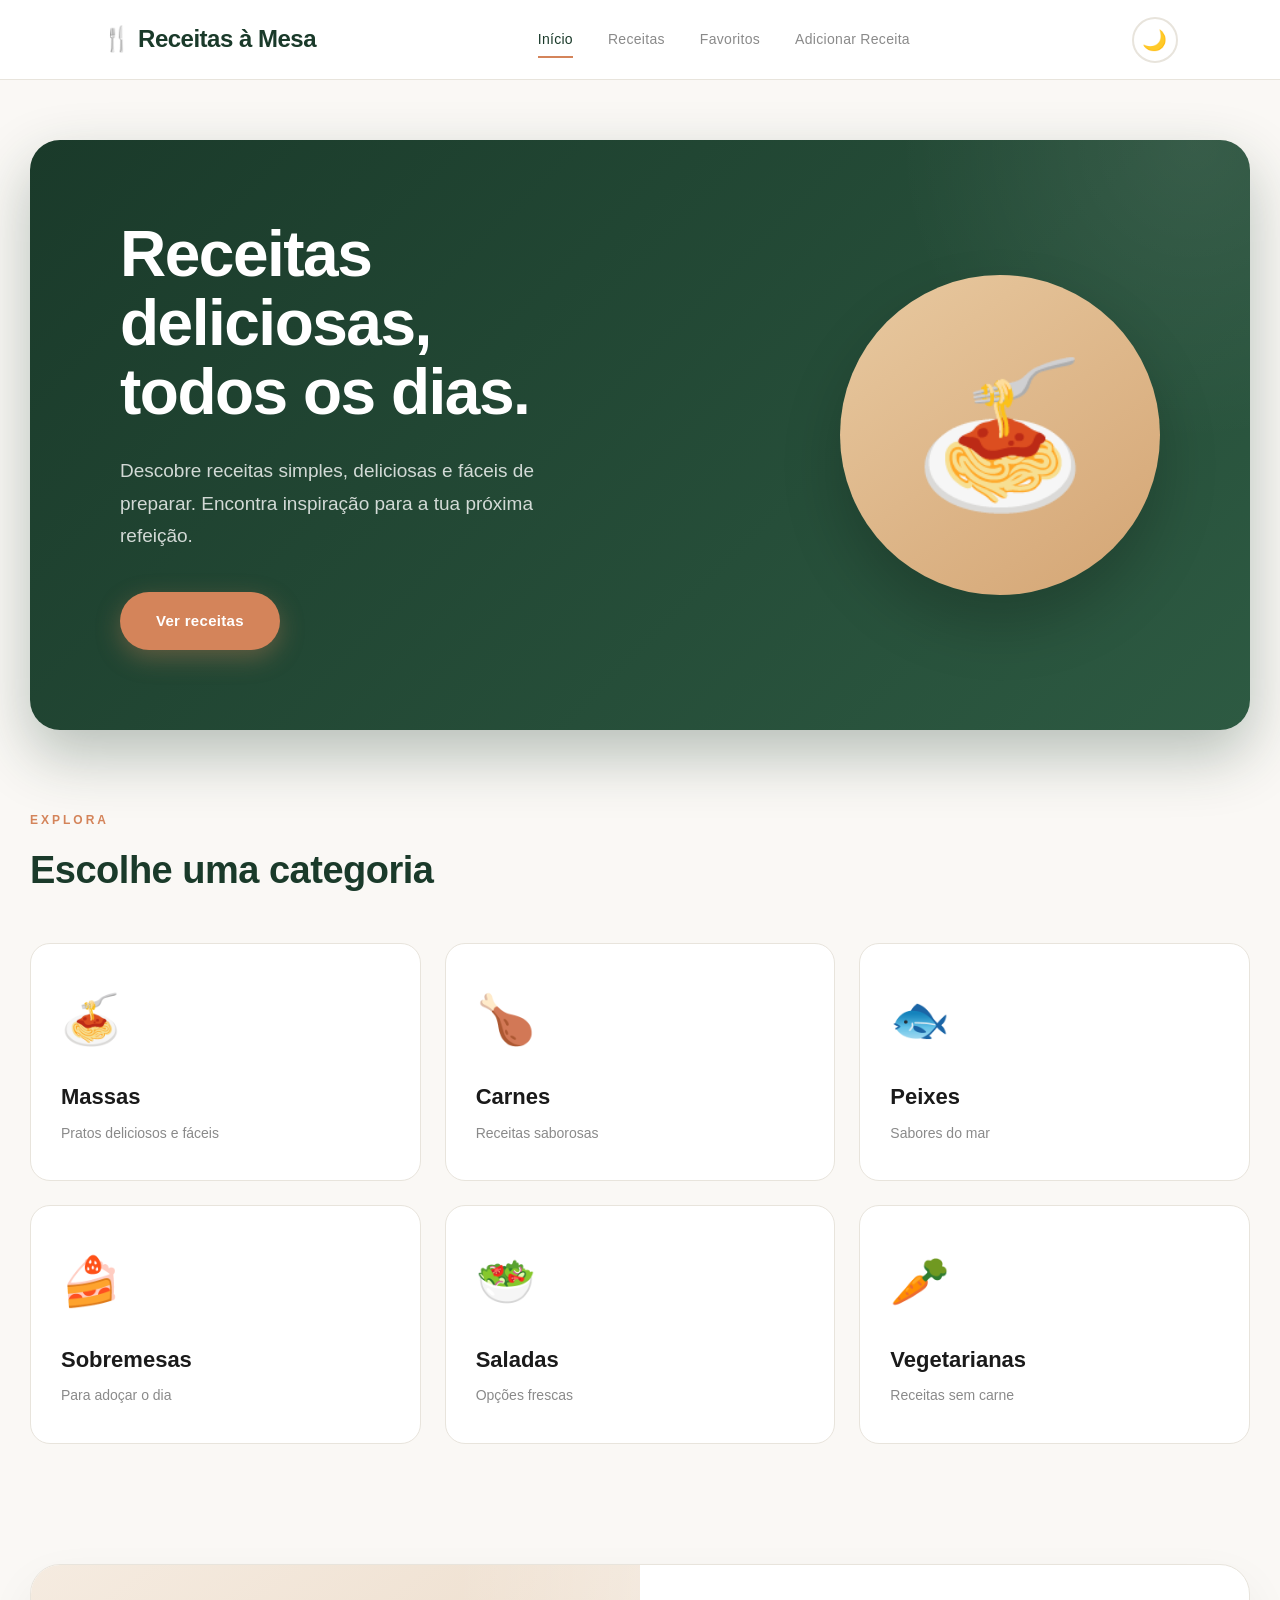
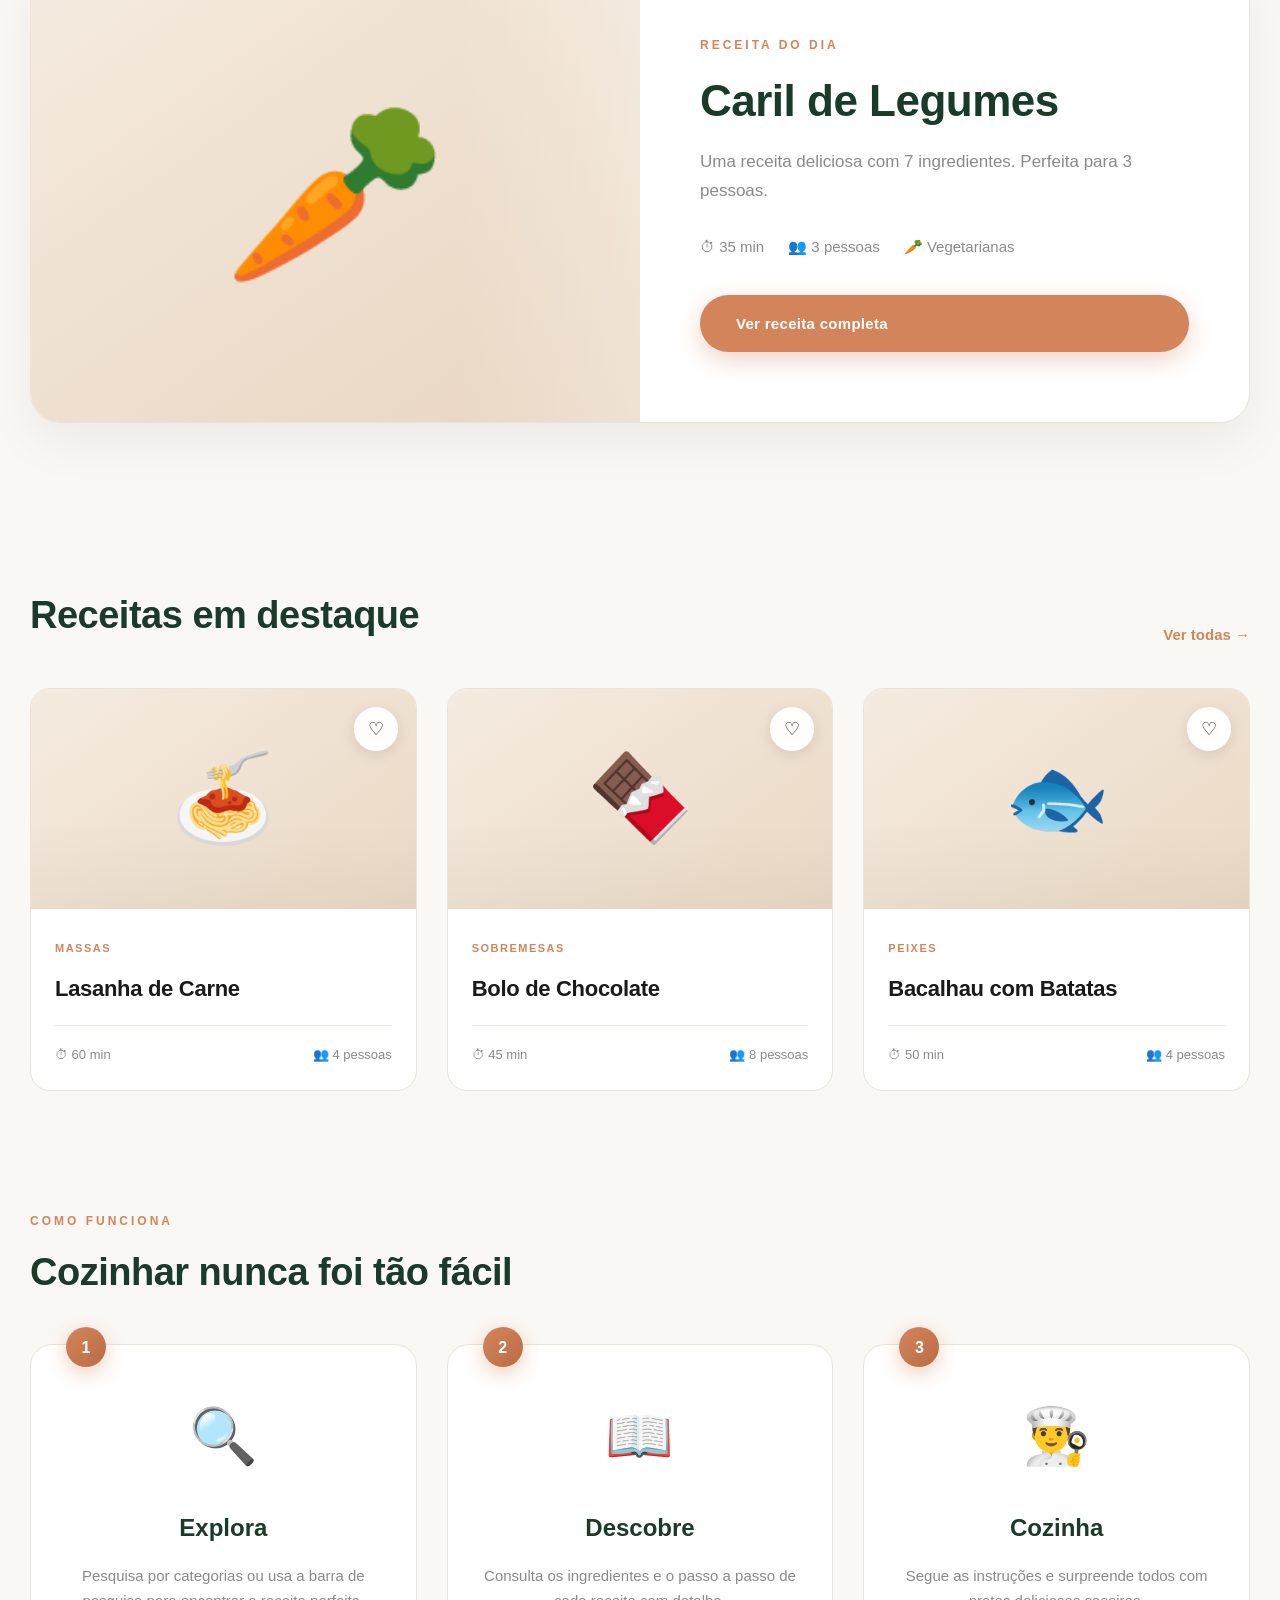
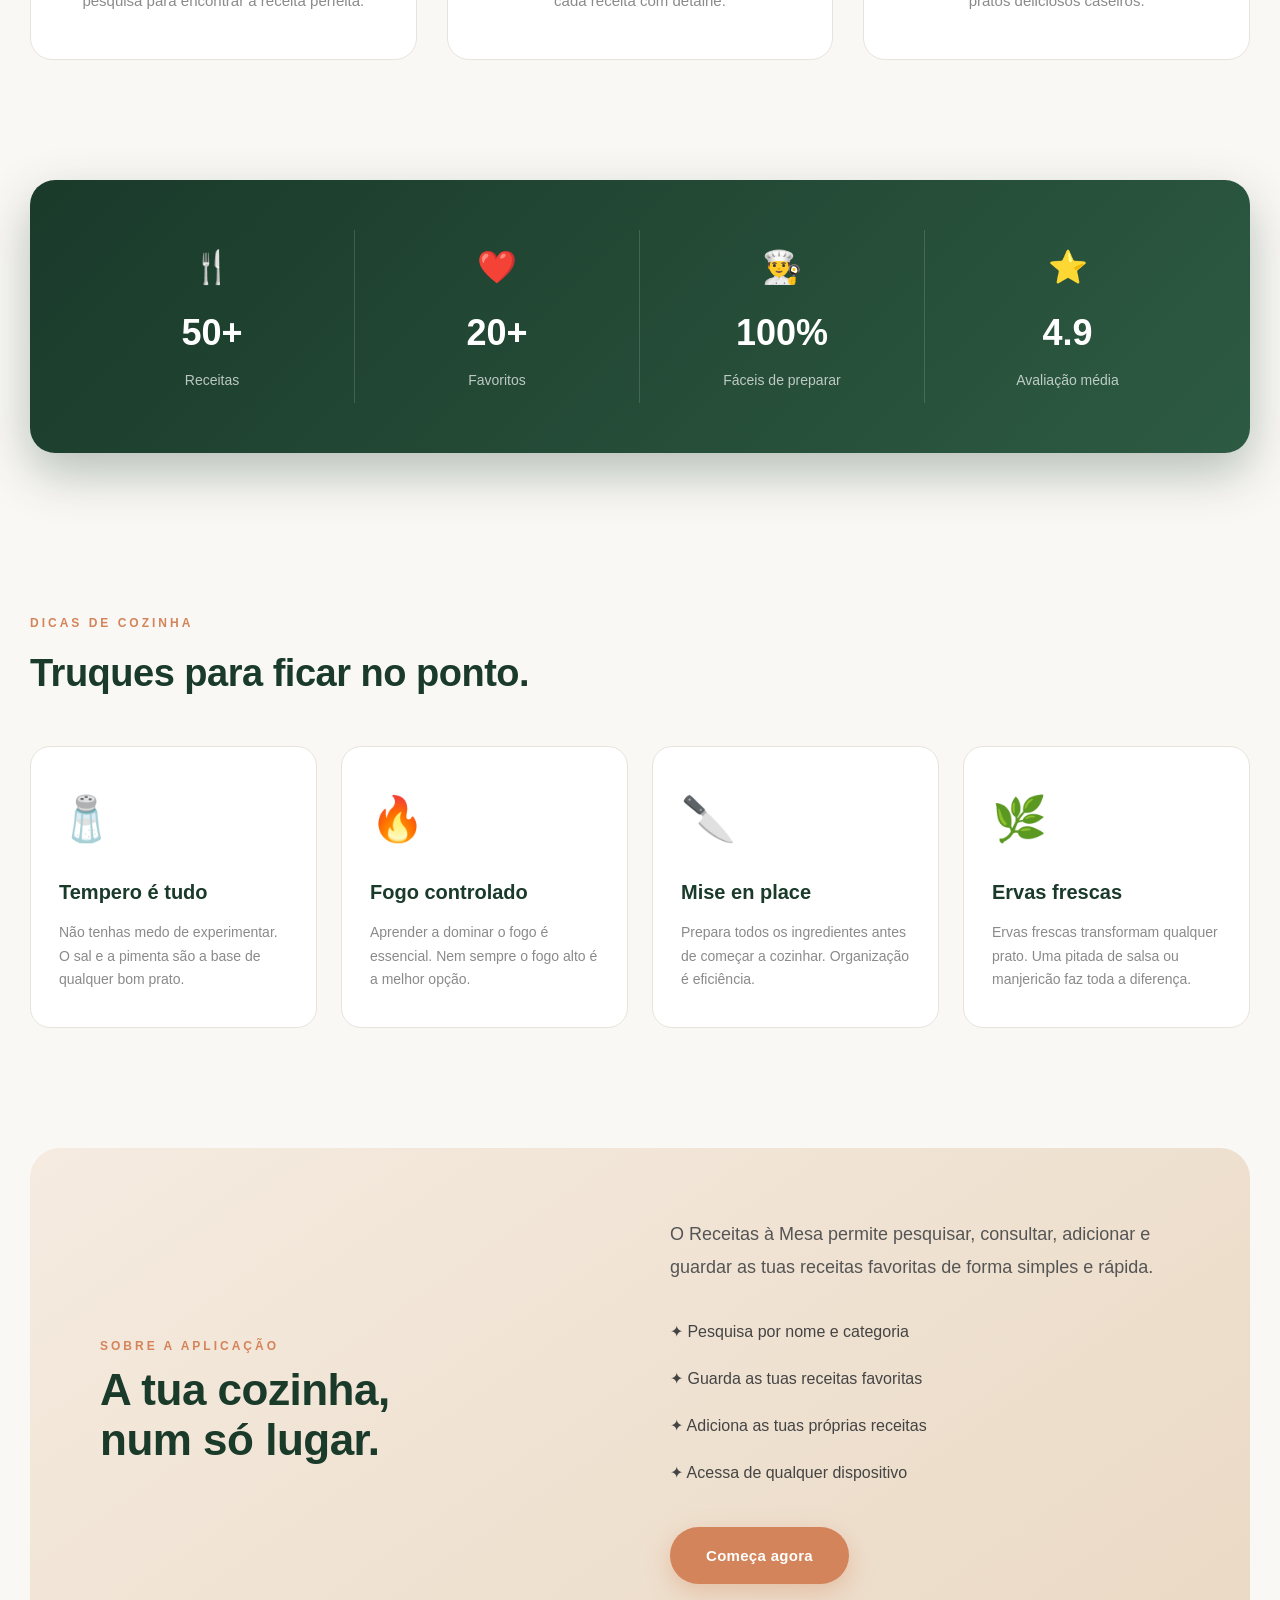
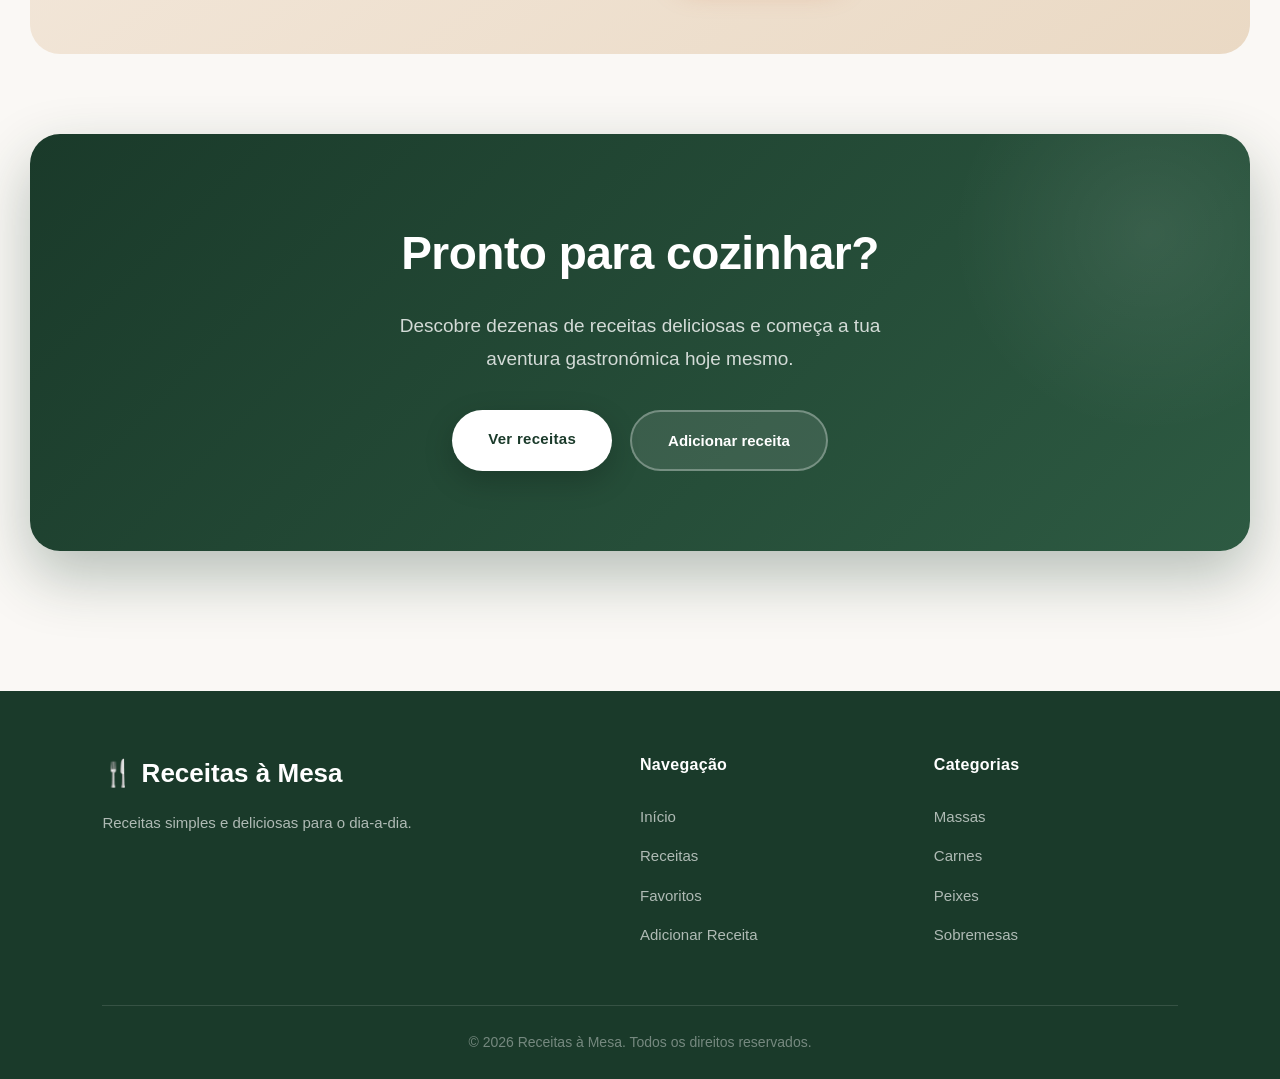
==== commit dbf340fc: "Atualiza app Receitas a Mesa com versao melhorada" ====
--- a/index.html
+++ b/index.html
@@ -18,6 +18,16 @@
         <a href="favoritos.html">Favoritos</a>
         <a href="adicionar.html">Adicionar Receita</a>
     </nav>
+
+    <button
+        id="botaoTema"
+        class="botao-tema"
+        type="button"
+        aria-label="Ativar modo escuro"
+        title="Ativar modo escuro"
+    >
+        🌙
+    </button>
 </header>
 
 <main>
--- a/style.css
+++ b/style.css
@@ -234,6 +234,62 @@
     color: white;
 }
 
+.botao-perigo {
+    display: inline-block;
+    background: transparent;
+    color: #c0392b;
+    text-decoration: none;
+    padding: 16px 36px;
+    border-radius: 50px;
+    border: 2px solid #e3b7b1;
+    cursor: pointer;
+    font-size: 15px;
+    font-weight: 600;
+    font-family: inherit;
+    transition: all 0.35s ease;
+}
+
+.botao-perigo:hover {
+    background: #c0392b;
+    border-color: #c0392b;
+    color: white;
+    transform: translateY(-3px);
+    box-shadow: 0 12px 30px rgba(192, 57, 43, 0.35);
+}
+
+.acoes-receita {
+    display: flex;
+    flex-wrap: wrap;
+    gap: 14px;
+    align-items: center;
+}
+
+/* ========================================
+   BOTÃO DE TEMA
+   ======================================== */
+
+.botao-tema {
+    width: 46px;
+    height: 46px;
+    border-radius: 50%;
+    border: 2px solid var(--borda);
+    background: var(--branco);
+    cursor: pointer;
+    font-size: 20px;
+    line-height: 1;
+    display: flex;
+    align-items: center;
+    justify-content: center;
+    transition: all 0.3s ease;
+    flex-shrink: 0;
+}
+
+.botao-tema:hover {
+    border-color: var(--verde);
+    transform: rotate(15deg) scale(1.08);
+    box-shadow: 0 6px 18px var(--sombra-forte);
+}
+
 /* ========================================
    SECÇÕES
    ======================================== */
@@ -386,6 +442,7 @@
     border: none;
     border-radius: 50%;
     background: rgba(255, 255, 255, 0.95);
+    color: var(--preto);
     backdrop-filter: blur(10px);
     font-size: 18px;
     cursor: pointer;
@@ -878,6 +935,7 @@
 .filtro {
     border: 2px solid var(--borda);
     background: var(--branco);
+    color: var(--preto);
     padding: 10px 22px;
     border-radius: 50px;
     cursor: pointer;
@@ -1017,6 +1075,12 @@
     outline: none;
     transition: all 0.3s ease;
     background: var(--creme);
+    color: var(--preto);
+}
+
+.campo input::placeholder,
+.campo textarea::placeholder {
+    color: var(--cinzento);
 }
 
 .campo input:focus,
@@ -1034,8 +1098,51 @@
 
 .linha {
     display: grid;
-    grid-template-columns: 2fr 1fr 1fr;
+    grid-template-columns: 1fr 1fr;
     gap: 22px;
+}
+
+.categorias-multiplas {
+    display: flex;
+    flex-wrap: wrap;
+    gap: 10px;
+}
+
+.categoria-check {
+    display: inline-flex;
+    align-items: center;
+    gap: 8px;
+    border: 2px solid var(--borda);
+    background: var(--creme);
+    border-radius: 50px;
+    padding: 10px 18px;
+    cursor: pointer;
+    font-size: 14px;
+    font-weight: 500;
+    margin-bottom: 0;
+    color: var(--preto);
+    transition: all 0.3s ease;
+    user-select: none;
+}
+
+.categoria-check:hover {
+    border-color: var(--verde-claro);
+}
+
+.categoria-check.marcada {
+    background: var(--verde);
+    border-color: var(--verde);
+    color: white;
+}
+
+.categoria-check input {
+    width: auto;
+    border: none;
+    padding: 0;
+    background: transparent;
+    accent-color: var(--laranja);
+    margin: 0;
+    box-shadow: none;
 }
 
 .botoes-formulario {
@@ -1428,9 +1535,15 @@
     }
 
     .botao,
-    .botao-secundario {
+    .botao-secundario,
+    .botao-perigo {
         text-align: center;
         width: 100%;
+    }
+
+    .acoes-receita {
+        flex-direction: column;
+        align-items: stretch;
     }
 
     .titulo-secao h2 {
@@ -1461,3 +1574,100 @@
 .mb-1 { margin-bottom: 10px; }
 .mb-2 { margin-bottom: 20px; }
 .mb-3 { margin-bottom: 30px; }
+
+/* ========================================
+   MODO ESCURO
+   ======================================== */
+
+html.escuro {
+    --verde: #3fae7d;
+    --verde-medio: #2b845d;
+    --verde-claro: #4ec48f;
+    --creme: #14170f;
+    --creme-escuro: #1b1f16;
+    --branco: #1e2318;
+    --laranja: #e29b6d;
+    --laranja-escuro: #cf8558;
+    --cinzento: #a6a89e;
+    --cinzento-claro: #7c7f74;
+    --preto: #ece9e0;
+    --borda: #2e332a;
+    --sombra: rgba(0, 0, 0, 0.4);
+    --sombra-forte: rgba(0, 0, 0, 0.6);
+}
+
+html.escuro {
+    color-scheme: dark;
+}
+
+html.escuro header {
+    background: rgba(20, 23, 15, 0.95);
+}
+
+html.escuro .hero,
+html.escuro .cta-final,
+html.escuro .estatisticas,
+html.escuro .categoria-card:hover {
+    background: linear-gradient(135deg, #14432f 0%, #0f3324 100%);
+}
+
+html.escuro footer {
+    background: #0f2419;
+}
+
+html.escuro .hero {
+    box-shadow: 0 25px 60px rgba(0, 0, 0, 0.5);
+}
+
+html.escuro .hero-imagem {
+    background: linear-gradient(145deg, #3a352a, #2a251c);
+}
+
+html.escuro .card-imagem,
+html.escuro .receita-dia-imagem,
+html.escuro .receita-capa {
+    background: linear-gradient(145deg, #262b20, #1c2016);
+}
+
+html.escuro .card-imagem::after {
+    background: linear-gradient(180deg, transparent 60%, rgba(0, 0, 0, 0.25) 100%);
+}
+
+html.escuro .receita-dia-imagem::after {
+    background: linear-gradient(90deg, transparent 70%, rgba(30, 35, 24, 0.3) 100%);
+}
+
+html.escuro .receita-capa::after {
+    background: linear-gradient(transparent, rgba(30, 35, 24, 0.5));
+}
+
+html.escuro .sobre {
+    background: linear-gradient(145deg, #262b20, #1c2016);
+}
+
+html.escuro .favorito {
+    background: rgba(30, 35, 24, 0.9);
+    color: var(--preto);
+}
+
+html.escuro .sobre p,
+html.escuro .sobre-lista li,
+html.escuro .ingredientes li,
+html.escuro .preparacao p {
+    color: #c9cbbf;
+}
+
+html.escuro .pesquisa input {
+    color: var(--preto);
+}
+
+html.escuro .botao-perigo {
+    border-color: #7a3b34;
+    color: #e88b80;
+}
+
+html.escuro .botao-perigo:hover {
+    background: #c0392b;
+    border-color: #c0392b;
+    color: white;
+}
